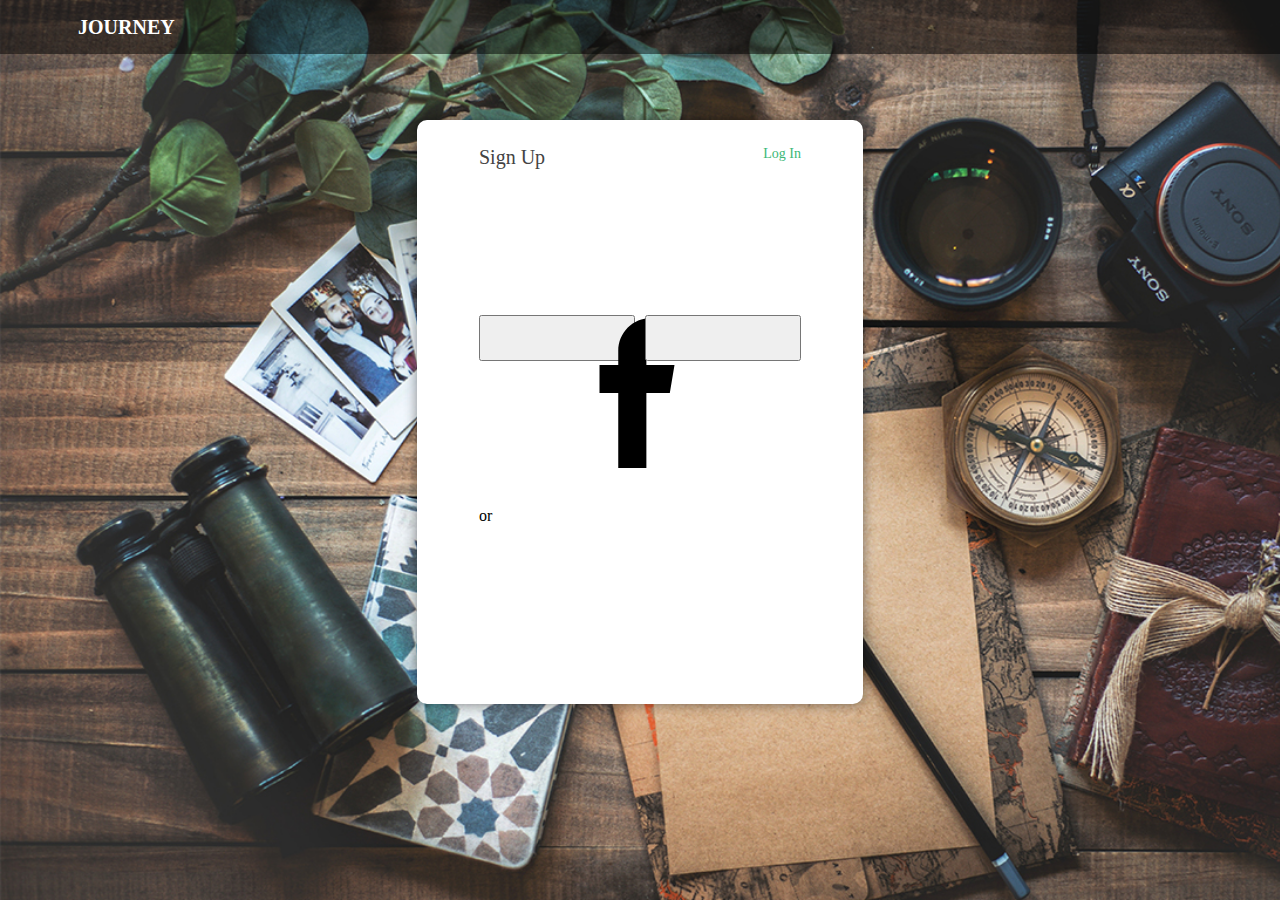
==== hw-04/index.html @ 9a1b43df "hw-04" ====
<!DOCTYPE html>
<html lang="en">
  <head>
    <meta charset="UTF-8" />
    <meta name="viewport" content="width=device-width, initial-scale=1.0" />
    <title>Hw-04</title>
    <link rel="stylesheet" href="./styles/normalize.css" />
    <link rel="stylesheet" href="./styles/styles.css" />
    <link rel="stylesheet" href="./images/sprite.svg" />
  </head>
  <body>
    <main class="main">
      <div class="top-bar">
        <span class="logo">journey</span>
      </div>
      <div class="card">
        <span class="card__auth">Sign Up</span>
        <span class="card__auth card__auth--logIn">Log In</span>
        <button class="card__button card__button--face">
          <svg>
            <use xlink:href="./images/sprite.svg#icon-facebook"></use>
          </svg>
        </button>
        <button class="card__button card__button--gmail">
          <svg>
            <use xlink:href="sprite.svg#icon-google-plus"></use>
          </svg>
        </button>
        <span class="card__alternative">or</span>
        <form action="post" class="card__form"></form>
      </div>
    </main>
  </body>
</html>
---- hw-04/styles/styles.css ----
html {
  box-sizing: border-box;
}
*,
::before,
::after {
  box-sizing: inherit;
}
img {
  display: block;
  width: 100%;
  object-fit: cover;
}
body {
  font-family: "Roboto", sans-serif;
}
.clearfix::after {
  content: "";
  clear: both;
  display: table;
}
.main {
  background-image: url(../images/background.jpg);
  background-size: cover;
  height: 100vh;
  font-family: "Verdana";
}
.top-bar {
  height: 54px;
  width: 100%;
  background-color: rgb(0, 0, 0, 0.5);
  padding: 0 78px;
  display: flex;
  align-items: center;
  margin-bottom: 66px;
}
.logo {
  font-size: 20px;
  color: rgb(255, 255, 255);
  font-weight: bold;
  text-transform: uppercase;
}
.card {
  display: flex;
  flex-wrap: wrap;
  justify-content: space-between;
  height: 584px;
  width: 446px;
  background-color: #ffffff;
  padding: 26px 62px 32px;
  border-radius: 10px;
  margin: 0 auto;
  box-shadow: 0px 0px 13px 0px rgba(0, 0, 0, 0.48);
}
.card__auth {
  font-size: 20px;
  color: rgb(67, 67, 67);
  width: 50%;
  height: fit-content;
}
.card__auth--logIn {
  font-size: 14px;
  color: rgb(60, 184, 120);
  text-align: right;
}
.card__button {
  height: 46px;
  width: 156px;
}
.card__button--gmail{}
.card__button--face{}
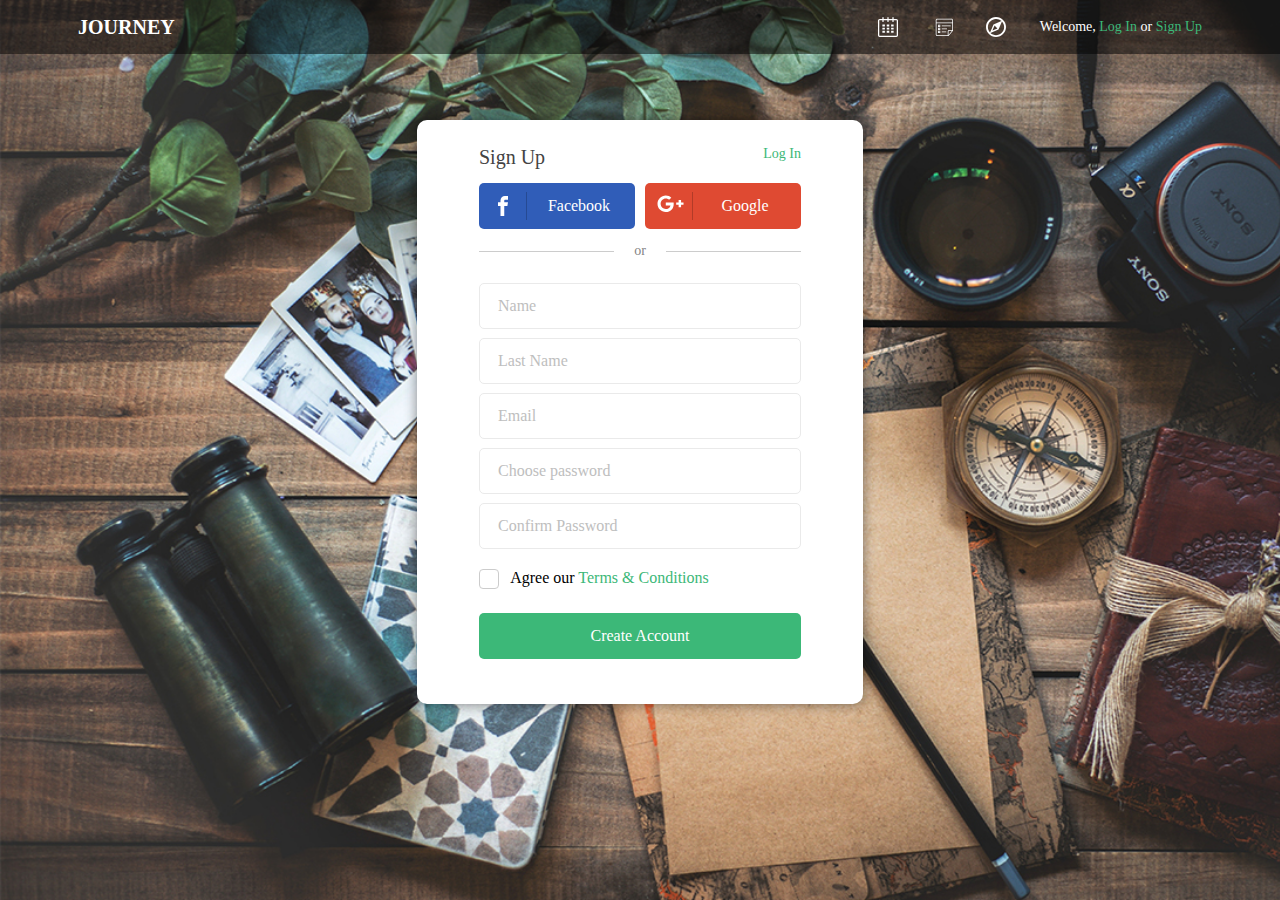
==== commit 2ef6d5bc: "1.0" ====
--- a/hw-04/index.html
+++ b/hw-04/index.html
@@ -12,22 +12,58 @@
     <main class="main">
       <div class="top-bar">
         <span class="logo">journey</span>
+        <div class="topBar-icons">
+          <svg class="topBar__svg">
+            <use xlink:href="./images/sprite.svg#icon-calendar"></use>
+          </svg>
+          <svg class="topBar__svg">
+            <use xlink:href="./images/sprite.svg#icon-note-list"></use>
+          </svg>
+          <svg class="topBar__svg">
+            <use xlink:href="./images/sprite.svg#icon-compass2"></use>
+          </svg>
+          <span class="topBar-auth"
+            >Welcome, <a href="#">Log In</a> or <a href="#">Sign Up</a>
+          </span>
+        </div>
       </div>
       <div class="card">
         <span class="card__auth">Sign Up</span>
         <span class="card__auth card__auth--logIn">Log In</span>
         <button class="card__button card__button--face">
-          <svg>
+          <svg class="card__svg">
             <use xlink:href="./images/sprite.svg#icon-facebook"></use>
+            <span class="btn-text">Facebook</span>
           </svg>
         </button>
         <button class="card__button card__button--gmail">
-          <svg>
-            <use xlink:href="sprite.svg#icon-google-plus"></use>
+          <svg class="card__svg">
+            <use xlink:href="./images/sprite.svg#icon-google-plus"></use>
           </svg>
+          <span class="btn-text">Google</span>
         </button>
         <span class="card__alternative">or</span>
-        <form action="post" class="card__form"></form>
+        <form action="" class="card__form">
+          <input placeholder="Name" type="text" class="card__formInput" />
+          <input placeholder="Last Name" type="text" class="card__formInput" />
+          <input placeholder="Email" type="text" class="card__formInput" />
+          <input
+            placeholder="Choose password"
+            type="text"
+            class="card__formInput"
+          />
+          <input
+            placeholder="Confirm Password"
+            type="text"
+            class="card__formInput"
+          />
+          <input id="agree" type="checkbox" class="card__formCheckbox" />
+          <label for="agree"
+            >Agree our
+            <a class="checkboxLink" href="#">Terms & Conditions</a></label
+          >
+          <button class="card__confirmButton">Create Account</button>
+        </form>
       </div>
     </main>
   </body>
--- a/hw-04/styles/styles.css
+++ b/hw-04/styles/styles.css
@@ -33,12 +33,51 @@
   display: flex;
   align-items: center;
   margin-bottom: 66px;
+  display: flex;
+  justify-content: space-between;
+  align-items: center;
+}
+.topBar-icons {
+  display: flex;
+  align-items: center;
+}
+.topBar__svg {
+  fill: #fff;
+  height: 24px;
+  width: 24px;
+  margin-right: 30px;
+  cursor: pointer;
+  transition: 200ms all linear;
+}
+.topBar__svg:hover {
+  fill: rgb(60, 184, 120);
 }
 .logo {
   font-size: 20px;
   color: rgb(255, 255, 255);
   font-weight: bold;
   text-transform: uppercase;
+  cursor: pointer;
+  transition: 200ms all linear;
+}
+.logo:hover {
+  color: rgb(60, 184, 120);
+}
+.topBar-auth {
+  color: #fff;
+  font-size: 14px;
+}
+.topBar-auth::before {
+  content: "";
+  width: 1px;
+}
+.topBar-auth a {
+  color: rgb(60, 184, 120);
+  text-decoration: none;
+  transition: 200ms all linear;
+}
+.topBar-auth a:hover {
+  text-decoration: underline;
 }
 .card {
   display: flex;
@@ -51,6 +90,7 @@
   border-radius: 10px;
   margin: 0 auto;
   box-shadow: 0px 0px 13px 0px rgba(0, 0, 0, 0.48);
+  position: relative;
 }
 .card__auth {
   font-size: 20px;
@@ -62,10 +102,197 @@
   font-size: 14px;
   color: rgb(60, 184, 120);
   text-align: right;
+  cursor: pointer;
 }
 .card__button {
   height: 46px;
   width: 156px;
-}
-.card__button--gmail{}
-.card__button--face{}+  border: none;
+  border-radius: 5px;
+  display: flex;
+  align-items: center;
+  justify-content: space-between;
+  outline: none;
+  font-size: 16px;
+  color: rgb(255, 255, 255);
+  position: relative;
+  cursor: pointer;
+  transition: all 200ms linear;
+}
+.card__button--gmail {
+  background-color: #df4a32;
+  padding-left: 8px;
+}
+.card__button--face:hover {
+  background-color: #264b96;
+}
+.card__button--gmail:hover {
+  background-color: #c3412c;
+}
+.card__button--face {
+  background-color: #305db8;
+  padding-left: 14px;
+}
+.card__svg {
+  fill: #fff;
+  height: 30px;
+  width: 32px;
+}
+.card__button::after {
+  content: "";
+  width: 1px;
+  height: 28px;
+  background-color: rgba(0, 0, 0, 0.2);
+  position: absolute;
+  left: 47px;
+}
+.btn-text {
+  width: 100px;
+  text-align: center;
+}
+.card__alternative {
+  font-size: 14px;
+  color: rgb(132, 132, 132);
+  height: fit-content;
+  /* position: relative; */
+  margin: 0 auto;
+}
+.card__alternative::after,
+.card__alternative::before {
+  content: "";
+  width: 135px;
+  height: 1px;
+  background-color: rgba(0, 0, 0, 0.2);
+  position: absolute;
+  left: 62px;
+  margin-top: 8px;
+}
+.card__alternative::before {
+  right: 62px;
+  left: unset;
+}
+.card__formInput {
+  width: 100%;
+  height: 46px;
+  margin-top: 9px;
+  border-radius: 5px;
+  padding-left: 18px;
+  border: #eaeaea 1px solid;
+  position: relative;
+  transition: 200ms linear all;
+}
+.card__formInput:active {
+  width: 110%;
+  height: 56px;
+}
+.card__formInput:focus {
+  outline: none;
+  box-shadow: -3px 3px 28px -15px rgba(0, 0, 0, 0.5);
+  top: -5px;
+}
+.card__formInput::placeholder {
+  color: #bebebe;
+}
+.card__form {
+  height: 384px;
+}
+.card__formCheckbox + label {
+  margin-top: 20px;
+  display: block;
+}
+
+[type="checkbox"]:not(:checked),
+[type="checkbox"]:checked {
+  position: absolute;
+  left: -9999px;
+}
+[type="checkbox"]:not(:checked) + label,
+[type="checkbox"]:checked + label {
+  position: relative;
+  padding-left: 1.95em;
+  cursor: pointer;
+}
+
+/* checkbox aspect */
+[type="checkbox"]:not(:checked) + label:before,
+[type="checkbox"]:checked + label:before {
+  content: "";
+  position: absolute;
+  left: 0;
+  top: 0;
+  width: 1.25em;
+  height: 1.25em;
+  border: 1px solid #ccc;
+  background: #fff;
+  border-radius: 4px;
+}
+/* checked mark aspect */
+[type="checkbox"]:not(:checked) + label:after,
+[type="checkbox"]:checked + label:after {
+  content: "\2713\0020";
+  position: absolute;
+  top: 0.15em;
+  left: 0.22em;
+  font-size: 1.1em;
+  line-height: 0.8;
+  color: #09ad7e;
+  transition: all 0.2s;
+}
+/* checked mark aspect changes */
+[type="checkbox"]:not(:checked) + label:after {
+  opacity: 0;
+  transform: scale(0);
+}
+[type="checkbox"]:checked + label:after {
+  opacity: 1;
+  transform: scale(1);
+}
+/* disabled checkbox */
+[type="checkbox"]:disabled:not(:checked) + label:before,
+[type="checkbox"]:disabled:checked + label:before {
+  box-shadow: none;
+  border-color: #bbb;
+  background-color: #ddd;
+}
+[type="checkbox"]:disabled:checked + label:after {
+  color: #999;
+}
+[type="checkbox"]:disabled + label {
+  color: #aaa;
+}
+/* accessibility */
+[type="checkbox"]:checked:focus + label:before,
+[type="checkbox"]:not(:checked):focus + label:before {
+  border: 1px solid blue;
+}
+/* hover style just for information */
+label:hover:before {
+  border: 1px solid #4778d9 !important;
+}
+
+.card__confirmButton {
+  width: 100%;
+  height: 46px;
+  border: none;
+  border-radius: 5px;
+  color: #fff;
+  outline: none;
+  cursor: pointer;
+  margin-top: 26px;
+  background-color: #3cb878;
+  transition: 200ms all linear;
+}
+.checkboxLink {
+  color: rgb(60, 184, 120);
+  text-decoration: none;
+  transition: 200ms all linear;
+}
+.checkboxLink:hover {
+  text-decoration: underline;
+}
+.card__confirmButton:hover {
+  background-color: #329a65;
+}
+.card__auth--logIn:hover {
+  text-decoration: underline;
+}
